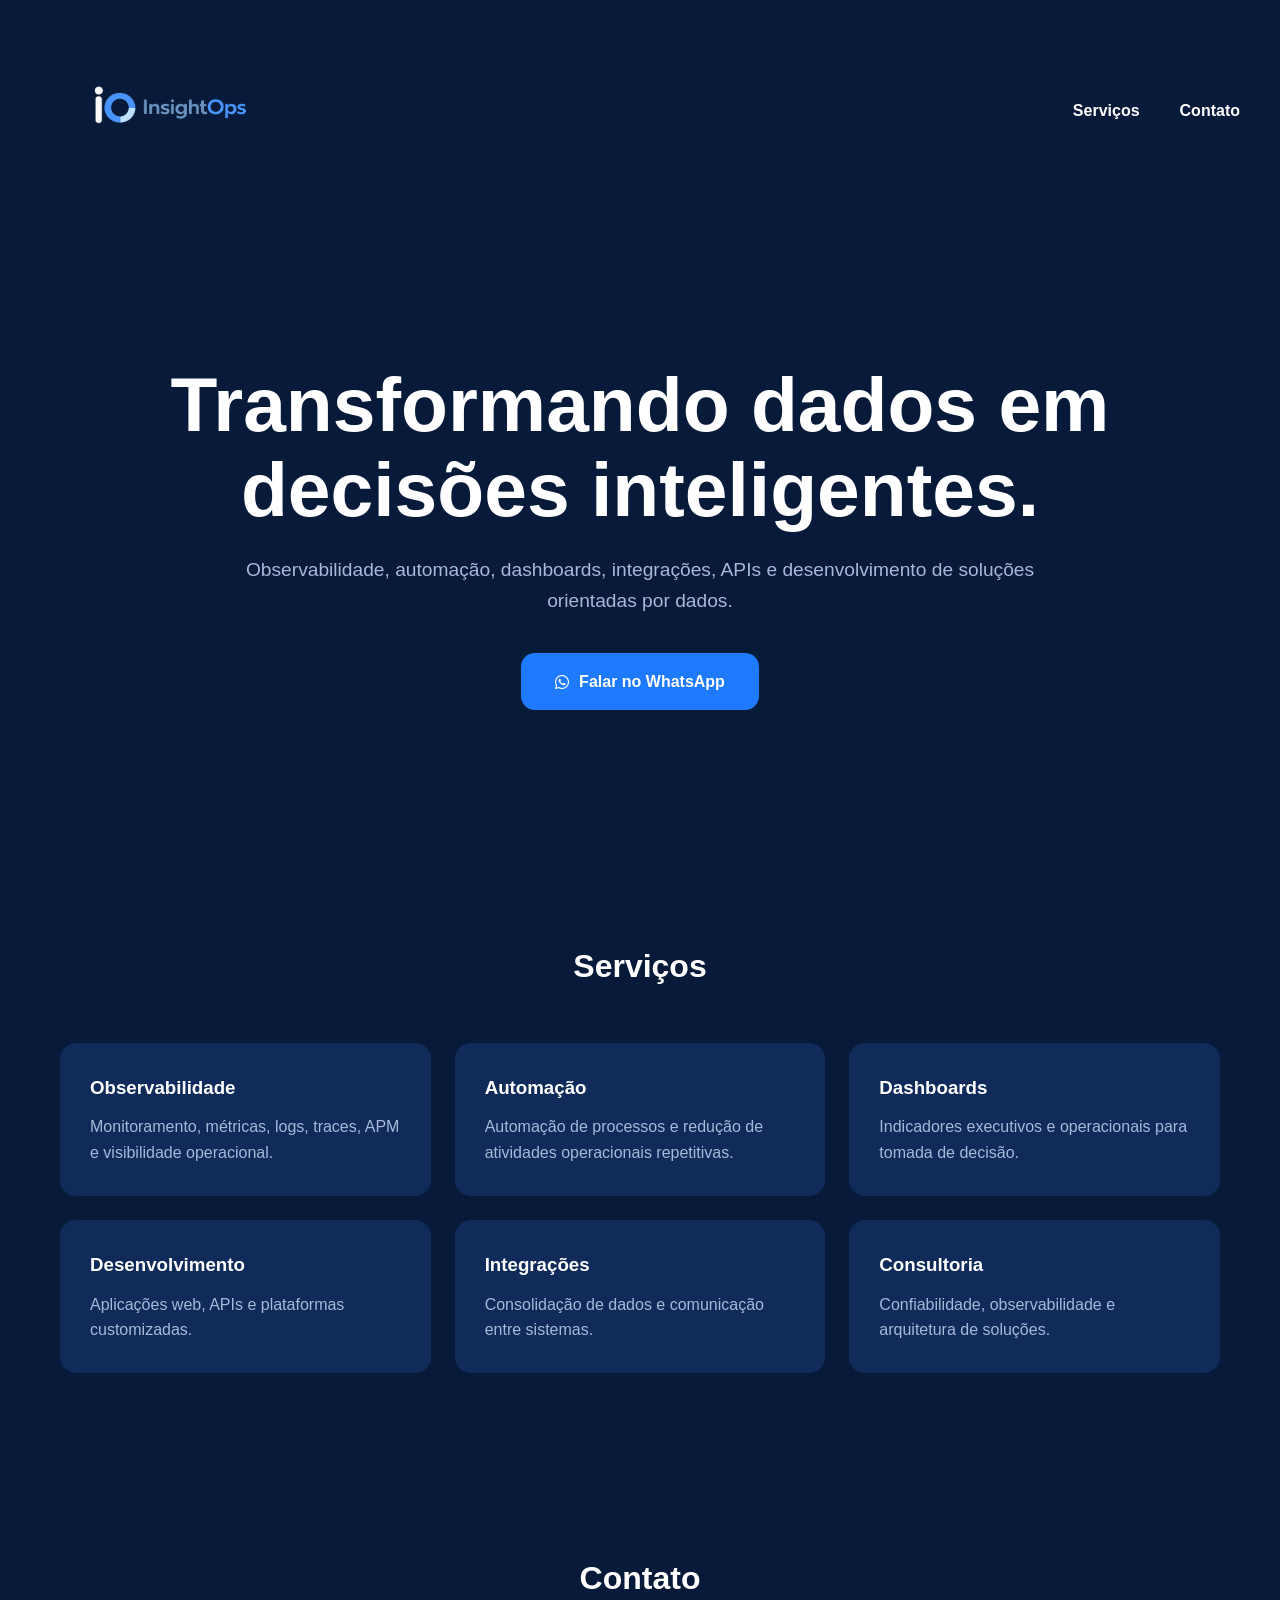
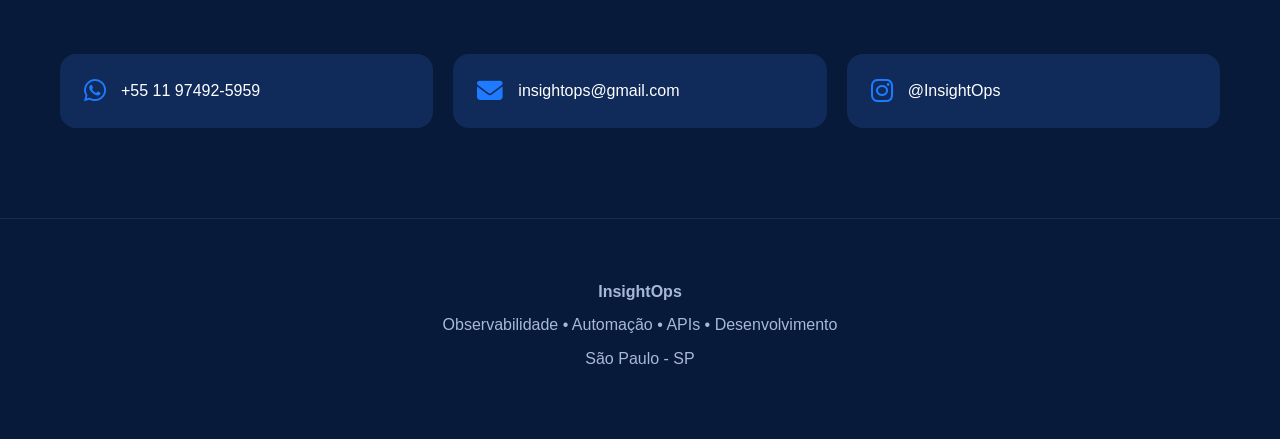
==== index.html @ a97a3d54 "Initial InsightOps website" ====
<!DOCTYPE html>

<html lang="pt-BR">

<head>

<meta charset="UTF-8">
<meta name="viewport" content="width=device-width, initial-scale=1.0">

<title>InsightOps | Online</title>

<meta name="description"
content="Observabilidade, automação, dashboards, integrações, APIs e desenvolvimento de soluções orientadas por dados.">

<meta name="theme-color" content="#081A3A">

<link rel="icon" href="assets/favicon/favicon-32.png">

<link rel="stylesheet"
href="https://cdnjs.cloudflare.com/ajax/libs/font-awesome/6.5.2/css/all.min.css">

<link rel="stylesheet" href="css/style.css">

</head>

<body>

<header class="navbar">


<a href="#" class="brand">

    <img
        src="assets/logo-horizontal-light.png"
        alt="InsightOps"
        class="nav-logo">

</a>

<nav>

    <a href="#servicos">Serviços</a>
    <a href="#contato">Contato</a>

</nav>


</header>

<section class="hero">


<h1>
    Transformando dados em decisões inteligentes.
</h1>

<p>
    Observabilidade, automação, dashboards, integrações, APIs e desenvolvimento de soluções orientadas por dados.
</p>

<a
    href="https://wa.me/5511974925959"
    target="_blank"
    class="btn">

    <i class="fab fa-whatsapp"></i>
    Falar no WhatsApp

</a>


</section>

<section id="servicos" class="section">


<h2>Serviços</h2>

<div class="cards">

    <div class="card">
        <h3>Observabilidade</h3>
        <p>Monitoramento, métricas, logs, traces, APM e visibilidade operacional.</p>
    </div>

    <div class="card">
        <h3>Automação</h3>
        <p>Automação de processos e redução de atividades operacionais repetitivas.</p>
    </div>

    <div class="card">
        <h3>Dashboards</h3>
        <p>Indicadores executivos e operacionais para tomada de decisão.</p>
    </div>

    <div class="card">
        <h3>Desenvolvimento</h3>
        <p>Aplicações web, APIs e plataformas customizadas.</p>
    </div>

    <div class="card">
        <h3>Integrações</h3>
        <p>Consolidação de dados e comunicação entre sistemas.</p>
    </div>

    <div class="card">
        <h3>Consultoria</h3>
        <p>Confiabilidade, observabilidade e arquitetura de soluções.</p>
    </div>

</div>


</section>

<section id="contato" class="section">


<h2>Contato</h2>

<div class="contact-grid">

    <a
        href="https://wa.me/5511974925959"
        target="_blank"
        class="contact-card">

        <i class="fab fa-whatsapp"></i>
        <span>+55 11 97492-5959</span>

    </a>

    <a
        href="mailto:insightops@gmail.com"
        class="contact-card">

        <i class="fas fa-envelope"></i>
        <span>insightops@gmail.com</span>

    </a>

    <a
        href="https://instagram.com/InsightOps"
        target="_blank"
        class="contact-card">

        <i class="fab fa-instagram"></i>
        <span>@InsightOps</span>

    </a>

</div>


</section>

<footer>


<p><strong>InsightOps</strong></p>

<p>
    Observabilidade • Automação • APIs • Desenvolvimento
</p>

<p>
    São Paulo - SP
</p>


</footer>

<script src="js/main.js"></script>

</body>
</html>
---- css/style.css ----
/* ===================================
   INSIGHTOPS LANDING PAGE
   VERSION: PRODUCTION
=================================== */

:root {
    --bg: #081A3A;
    --card: #102B5A;
    --primary: #1E7BFF;
    --primary-hover: #4A95FF;
    --text: #FFFFFF;
    --muted: #A7B8D9;

    --container: 1280px;
    --radius: 16px;
    --transition: 0.25s ease;
}

/* ===================================
   RESET
=================================== */

* {
    margin: 0;
    padding: 0;
    box-sizing: border-box;
}

html {
    scroll-behavior: smooth;
}

body {
    background: var(--bg);
    color: var(--text);

    font-family: "Segoe UI", Arial, sans-serif;

    line-height: 1.6;

    overflow-x: hidden;

    -webkit-font-smoothing: antialiased;
    -moz-osx-font-smoothing: grayscale;
}

img {
    display: block;
    max-width: 100%;
    height: auto;
}

/* ===================================
   NAVBAR
=================================== */

.navbar {
    max-width: var(--container);

    margin: 0 auto;
    padding: 24px 40px;

    display: flex;
    justify-content: space-between;
    align-items: center;
}

.brand {
    display: flex;
    align-items: center;

    text-decoration: none;
}

/*
   Logo otimizada para navbar
   usando o PNG horizontal recortado
*/

.nav-logo {
    width: 260px;
    height: auto;

    display: block;

    image-rendering: auto;

    transition: opacity var(--transition);
}

.nav-logo:hover {
    opacity: 0.95;
}

nav {
    display: flex;
    align-items: center;
    gap: 40px;
}

nav a {
    color: var(--text);

    text-decoration: none;

    font-size: 1rem;
    font-weight: 600;

    transition: color var(--transition);
}

nav a:hover {
    color: var(--primary);
}

/* ===================================
   HERO
=================================== */

.hero {
    min-height: 70vh;

    max-width: 1100px;

    margin: 0 auto;
    padding: 0 20px;

    display: flex;
    flex-direction: column;

    justify-content: center;
    align-items: center;

    text-align: center;
}

.hero h1 {
    font-size: clamp(3rem, 6vw, 5.5rem);

    line-height: 1.1;

    margin-bottom: 24px;
}

.hero p {
    max-width: 850px;

    color: var(--muted);

    font-size: 1.2rem;

    margin-bottom: 36px;
}

/* ===================================
   BUTTONS
=================================== */

.btn {
    display: inline-flex;
    align-items: center;
    justify-content: center;

    gap: 10px;

    padding: 16px 34px;

    border-radius: 14px;

    background: var(--primary);

    color: var(--text);

    text-decoration: none;

    font-weight: 600;

    transition:
        background var(--transition),
        transform var(--transition);
}

.btn:hover {
    background: var(--primary-hover);

    transform: translateY(-2px);
}

/* ===================================
   SECTIONS
=================================== */

.section {
    max-width: 1200px;

    margin: 0 auto;
    padding: 90px 20px;
}

.section h2 {
    text-align: center;

    font-size: 2rem;

    margin-bottom: 50px;
}

/* ===================================
   CARDS
=================================== */

.cards {
    display: grid;

    grid-template-columns:
        repeat(auto-fit, minmax(280px, 1fr));

    gap: 24px;
}

.card {
    background: var(--card);

    padding: 30px;

    border-radius: var(--radius);

    transition:
        transform var(--transition),
        box-shadow var(--transition);
}

.card:hover {
    transform: translateY(-4px);

    box-shadow:
        0 12px 32px rgba(0, 0, 0, 0.18);
}

.card h3 {
    margin-bottom: 12px;
}

.card p {
    color: var(--muted);
}

/* ===================================
   CONTACT
=================================== */

.contact-grid {
    display: grid;

    grid-template-columns:
        repeat(auto-fit, minmax(250px, 1fr));

    gap: 20px;
}

.contact-card {
    display: flex;
    align-items: center;

    gap: 15px;

    padding: 24px;

    border-radius: var(--radius);

    background: var(--card);

    color: var(--text);

    text-decoration: none;

    transition:
        transform var(--transition),
        box-shadow var(--transition);
}

.contact-card:hover {
    transform: translateY(-4px);

    box-shadow:
        0 12px 32px rgba(0, 0, 0, 0.18);
}

.contact-card i {
    font-size: 1.6rem;

    color: var(--primary);
}

/* ===================================
   FOOTER
=================================== */

footer {
    padding: 60px 20px;

    text-align: center;

    color: var(--muted);

    border-top: 1px solid rgba(255, 255, 255, 0.08);
}

footer p {
    margin-bottom: 8px;
}

/* ===================================
   TABLET
=================================== */

@media (max-width: 768px) {

    .navbar {
        flex-direction: column;

        gap: 20px;

        padding: 20px;
    }

    .nav-logo {
        width: 190px;
    }

    nav {
        justify-content: center;

        flex-wrap: wrap;
    }

    .hero {
        min-height: 65vh;
    }

    .hero h1 {
        font-size: 2.8rem;
    }

    .hero p {
        font-size: 1rem;
    }
}

/* ===================================
   MOBILE
=================================== */

@media (max-width: 480px) {

    .nav-logo {
        width: 160px;
    }

    nav {
        gap: 24px;
    }

    .hero h1 {
        font-size: 2.2rem;
    }

    .btn {
        width: 100%;
        max-width: 320px;
    }
}
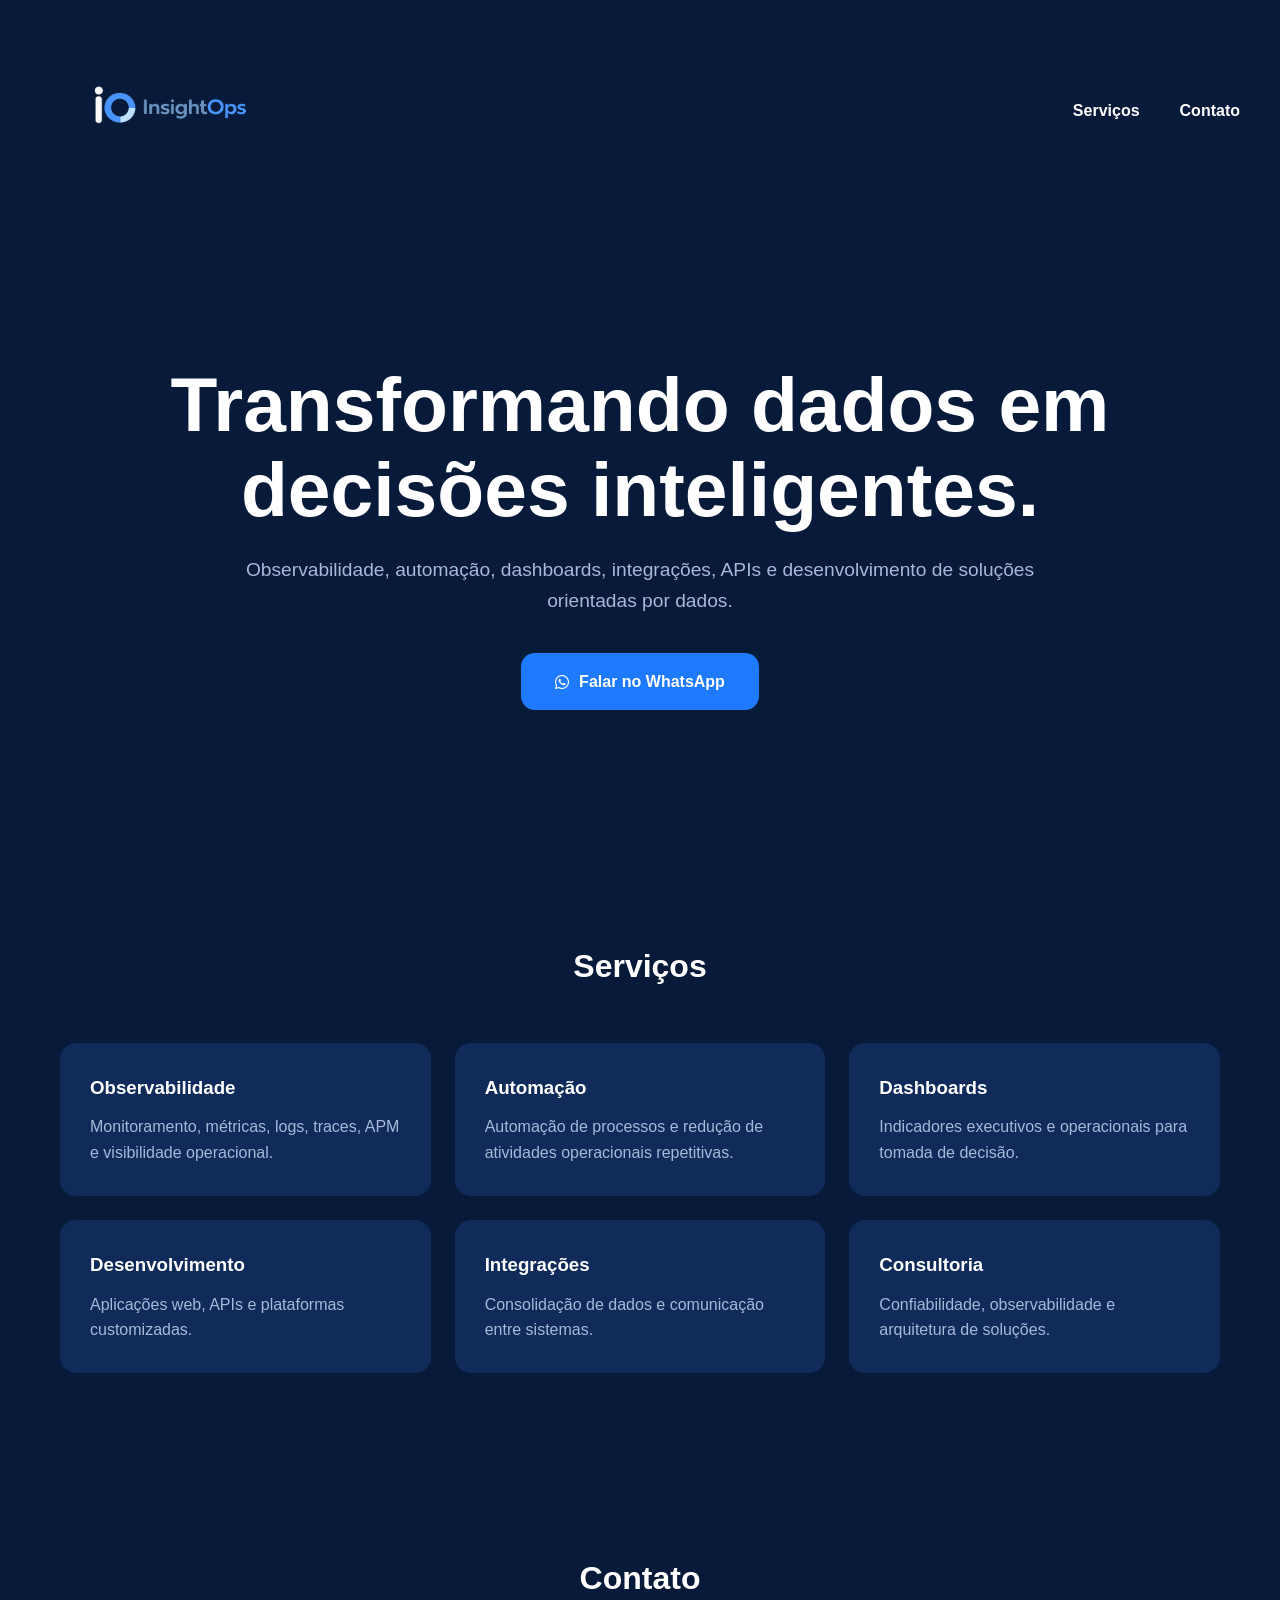
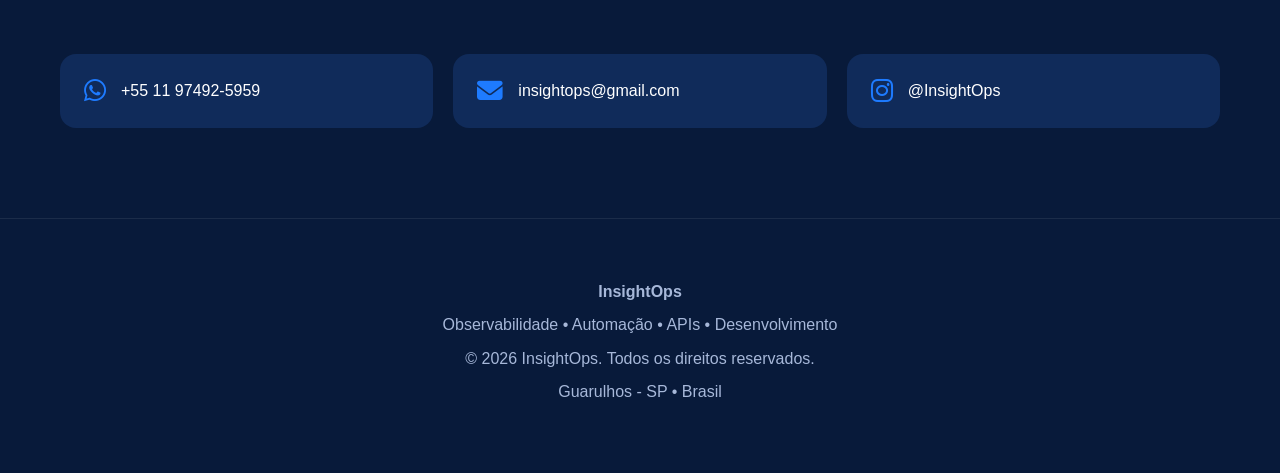
==== commit 66682d32: "Atualiza landing page InsightOps" ====
--- a/index.html
+++ b/index.html
@@ -7,10 +7,13 @@
 <meta charset="UTF-8">
 <meta name="viewport" content="width=device-width, initial-scale=1.0">
 
-<title>InsightOps | Online</title>
+<title>
+InsightOps | Observabilidade, Automação e Desenvolvimento
+</title>
 
-<meta name="description"
-content="Observabilidade, automação, dashboards, integrações, APIs e desenvolvimento de soluções orientadas por dados.">
+<meta
+name="description"
+content="Consultoria especializada em observabilidade, automação, dashboards, integrações, APIs e desenvolvimento de soluções orientadas por dados.">
 
 <meta name="theme-color" content="#081A3A">
 
@@ -164,7 +167,12 @@
 </p>
 
 <p>
-    São Paulo - SP
+    © <span id="year"></span> InsightOps.
+    Todos os direitos reservados.
+</p>
+
+<p>
+    Guarulhos - SP • Brasil
 </p>
 
 
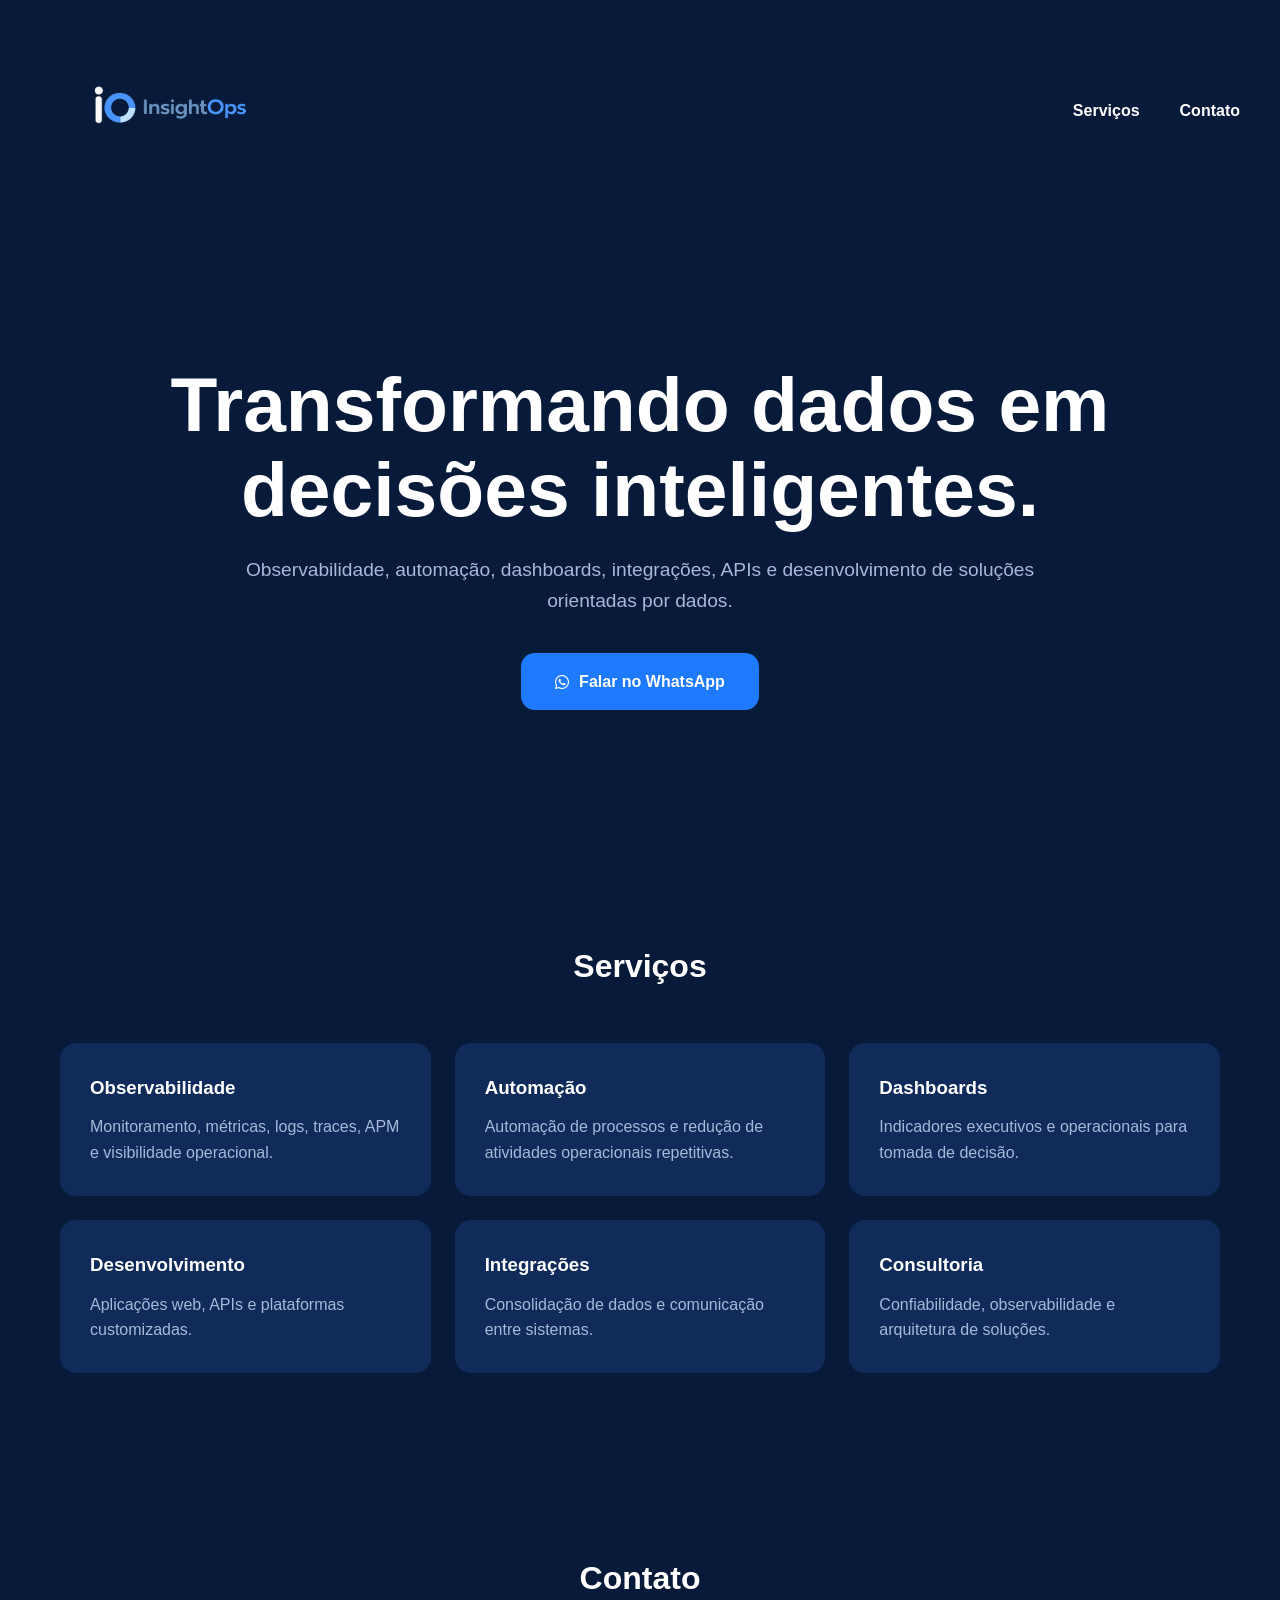
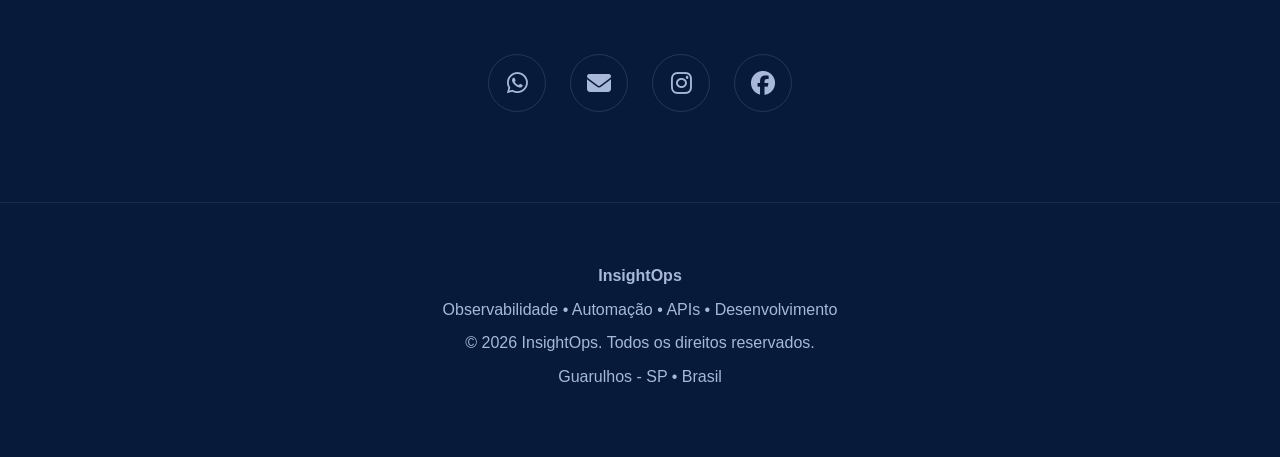
==== commit c99a5553: "Atualiza landing page InsightOps" ====
--- a/index.html
+++ b/index.html
@@ -1,184 +1,101 @@
 <!DOCTYPE html>
-
 <html lang="pt-BR">
 
 <head>
+    <meta charset="UTF-8">
+    <meta name="viewport" content="width=device-width, initial-scale=1.0">
 
-<meta charset="UTF-8">
-<meta name="viewport" content="width=device-width, initial-scale=1.0">
+    <title>InsightOps | Observabilidade, Automação e Desenvolvimento</title>
 
-<title>
-InsightOps | Observabilidade, Automação e Desenvolvimento
-</title>
+    <meta name="description" content="Consultoria especializada em observabilidade, automação, dashboards, integrações, APIs e desenvolvimento de soluções orientadas por dados.">
+    <meta name="theme-color" content="#081A3A">
 
-<meta
-name="description"
-content="Consultoria especializada em observabilidade, automação, dashboards, integrações, APIs e desenvolvimento de soluções orientadas por dados.">
+    <link rel="icon" href="assets/favicon/favicon-32.png">
 
-<meta name="theme-color" content="#081A3A">
-
-<link rel="icon" href="assets/favicon/favicon-32.png">
-
-<link rel="stylesheet"
-href="https://cdnjs.cloudflare.com/ajax/libs/font-awesome/6.5.2/css/all.min.css">
-
-<link rel="stylesheet" href="css/style.css">
-
+    <link rel="stylesheet" href="https://cdnjs.cloudflare.com/ajax/libs/font-awesome/6.5.2/css/all.min.css">
+    <link rel="stylesheet" href="css/style.css">
 </head>
 
 <body>
 
-<header class="navbar">
+    <header class="navbar">
+        <a href="#" class="brand">
+            <img src="assets/logo-horizontal-light.png" alt="InsightOps" class="nav-logo">
+        </a>
 
+        <nav>
+            <a href="#servicos">Serviços</a>
+            <a href="#contato">Contato</a>
+        </nav>
+    </header>
 
-<a href="#" class="brand">
+    <main>
+        <section class="hero">
+            <h1>Transformando dados em decisões inteligentes.</h1>
+            <p>Observabilidade, automação, dashboards, integrações, APIs e desenvolvimento de soluções orientadas por dados.</p>
+            
+            <a href="https://wa.me/5511974925959" target="_blank" rel="noopener noreferrer" class="btn">
+                <i class="fab fa-whatsapp" aria-hidden="true"></i>
+                Falar no WhatsApp
+            </a>
+        </section>
 
-    <img
-        src="assets/logo-horizontal-light.png"
-        alt="InsightOps"
-        class="nav-logo">
+        <section id="servicos" class="section">
+            <h2>Serviços</h2>
+            <div class="cards">
+                <div class="card">
+                    <h3>Observabilidade</h3>
+                    <p>Monitoramento, métricas, logs, traces, APM e visibilidade operacional.</p>
+                </div>
+                <div class="card">
+                    <h3>Automação</h3>
+                    <p>Automação de processos e redução de atividades operacionais repetitivas.</p>
+                </div>
+                <div class="card">
+                    <h3>Dashboards</h3>
+                    <p>Indicadores executivos e operacionais para tomada de decisão.</p>
+                </div>
+                <div class="card">
+                    <h3>Desenvolvimento</h3>
+                    <p>Aplicações web, APIs e plataformas customizadas.</p>
+                </div>
+                <div class="card">
+                    <h3>Integrações</h3>
+                    <p>Consolidação de dados e comunicação entre sistemas.</p>
+                </div>
+                <div class="card">
+                    <h3>Consultoria</h3>
+                    <p>Confiabilidade, observabilidade e arquitetura de soluções.</p>
+                </div>
+            </div>
+        </section>
 
-</a>
+        <section id="contato" class="section contact-section">
+            <h2>Contato</h2>
+            <div class="icon-links">
+                <a href="https://wa.me/5511974925959" target="_blank" rel="noopener noreferrer" class="icon-item" aria-label="Falar no WhatsApp" title="WhatsApp: +55 11 97492-5959">
+                    <i class="fab fa-whatsapp" aria-hidden="true"></i>
+                </a>
+                <a href="mailto:insightops@gmail.com" class="icon-item" aria-label="Enviar E-mail" title="E-mail: insightops@gmail.com">
+                    <i class="fas fa-envelope" aria-hidden="true"></i>
+                </a>
+                <a href="https://www.instagram.com/insightops_insta" target="_blank" rel="noopener noreferrer" class="icon-item" aria-label="Acessar Instagram" title="Instagram: @InsightOps">
+                    <i class="fab fa-instagram" aria-hidden="true"></i>
+                </a>
+                <a href="https://www.facebook.com/share/1GLxqZLy2D/" target="_blank" rel="noopener noreferrer" class="icon-item" aria-label="Acessar Facebook" title="Facebook">
+                    <i class="fab fa-facebook" aria-hidden="true"></i>
+                </a>
+            </div>
+        </section>
+    </main>
 
-<nav>
+    <footer>
+        <p><strong>InsightOps</strong></p>
+        <p>Observabilidade • Automação • APIs • Desenvolvimento</p>
+        <p>© <span id="year"></span> InsightOps. Todos os direitos reservados.</p>
+        <p>Guarulhos - SP • Brasil</p>
+    </footer>
 
-    <a href="#servicos">Serviços</a>
-    <a href="#contato">Contato</a>
-
-</nav>
-
-
-</header>
-
-<section class="hero">
-
-
-<h1>
-    Transformando dados em decisões inteligentes.
-</h1>
-
-<p>
-    Observabilidade, automação, dashboards, integrações, APIs e desenvolvimento de soluções orientadas por dados.
-</p>
-
-<a
-    href="https://wa.me/5511974925959"
-    target="_blank"
-    class="btn">
-
-    <i class="fab fa-whatsapp"></i>
-    Falar no WhatsApp
-
-</a>
-
-
-</section>
-
-<section id="servicos" class="section">
-
-
-<h2>Serviços</h2>
-
-<div class="cards">
-
-    <div class="card">
-        <h3>Observabilidade</h3>
-        <p>Monitoramento, métricas, logs, traces, APM e visibilidade operacional.</p>
-    </div>
-
-    <div class="card">
-        <h3>Automação</h3>
-        <p>Automação de processos e redução de atividades operacionais repetitivas.</p>
-    </div>
-
-    <div class="card">
-        <h3>Dashboards</h3>
-        <p>Indicadores executivos e operacionais para tomada de decisão.</p>
-    </div>
-
-    <div class="card">
-        <h3>Desenvolvimento</h3>
-        <p>Aplicações web, APIs e plataformas customizadas.</p>
-    </div>
-
-    <div class="card">
-        <h3>Integrações</h3>
-        <p>Consolidação de dados e comunicação entre sistemas.</p>
-    </div>
-
-    <div class="card">
-        <h3>Consultoria</h3>
-        <p>Confiabilidade, observabilidade e arquitetura de soluções.</p>
-    </div>
-
-</div>
-
-
-</section>
-
-<section id="contato" class="section">
-
-
-<h2>Contato</h2>
-
-<div class="contact-grid">
-
-    <a
-        href="https://wa.me/5511974925959"
-        target="_blank"
-        class="contact-card">
-
-        <i class="fab fa-whatsapp"></i>
-        <span>+55 11 97492-5959</span>
-
-    </a>
-
-    <a
-        href="mailto:insightops@gmail.com"
-        class="contact-card">
-
-        <i class="fas fa-envelope"></i>
-        <span>insightops@gmail.com</span>
-
-    </a>
-
-    <a
-        href="https://instagram.com/InsightOps"
-        target="_blank"
-        class="contact-card">
-
-        <i class="fab fa-instagram"></i>
-        <span>@InsightOps</span>
-
-    </a>
-
-</div>
-
-
-</section>
-
-<footer>
-
-
-<p><strong>InsightOps</strong></p>
-
-<p>
-    Observabilidade • Automação • APIs • Desenvolvimento
-</p>
-
-<p>
-    © <span id="year"></span> InsightOps.
-    Todos os direitos reservados.
-</p>
-
-<p>
-    Guarulhos - SP • Brasil
-</p>
-
-
-</footer>
-
-<script src="js/main.js"></script>
-
+    <script src="js/main.js"></script>
 </body>
 </html>
--- a/css/style.css
+++ b/css/style.css
@@ -72,11 +72,6 @@
     text-decoration: none;
 }
 
-/*
-   Logo otimizada para navbar
-   usando o PNG horizontal recortado
-*/
-
 .nav-logo {
     width: 260px;
     height: auto;
@@ -206,7 +201,7 @@
 }
 
 /* ===================================
-   CARDS
+   CARDS (SERVIÇOS)
 =================================== */
 
 .cards {
@@ -246,50 +241,53 @@
 }
 
 /* ===================================
-   CONTACT
-=================================== */
-
-.contact-grid {
-    display: grid;
-
-    grid-template-columns:
-        repeat(auto-fit, minmax(250px, 1fr));
-
-    gap: 20px;
-}
-
-.contact-card {
-    display: flex;
-    align-items: center;
-
-    gap: 15px;
-
-    padding: 24px;
-
-    border-radius: var(--radius);
-
-    background: var(--card);
-
-    color: var(--text);
+   CONTACT & SOCIAL (UNIFIED)
+=================================== */
+
+.contact-section {
+    text-align: center;
+}
+
+.icon-links {
+    display: flex;
+    justify-content: center;
+    align-items: center;
+    gap: 24px;
+    flex-wrap: wrap;
+}
+
+.icon-item {
+    display: inline-flex;
+    align-items: center;
+    justify-content: center;
+
+    width: 58px;
+    height: 58px;
+    border-radius: 50%;
+
+    background: transparent;
+    border: 1px solid rgba(255, 255, 255, 0.12);
+    color: var(--muted);
 
     text-decoration: none;
-
     transition:
-        transform var(--transition),
-        box-shadow var(--transition);
-}
-
-.contact-card:hover {
-    transform: translateY(-4px);
-
-    box-shadow:
-        0 12px 32px rgba(0, 0, 0, 0.18);
-}
-
-.contact-card i {
-    font-size: 1.6rem;
-
+        background var(--transition),
+        border-color var(--transition),
+        color var(--transition),
+        transform var(--transition);
+}
+
+.icon-item i {
+    font-size: 1.5rem;
+}
+
+.icon-item:hover,
+.icon-item:focus-visible {
+    background: rgba(255, 255, 255, 0.05);
+    border-color: rgba(255, 255, 255, 0.3);
     color: var(--primary);
+    transform: translateY(-3px);
+    outline: none;
 }
 
 /* ===================================
@@ -369,4 +367,13 @@
         width: 100%;
         max-width: 320px;
     }
+
+    .icon-item {
+        width: 52px;
+        height: 52px;
+    }
+
+    .icon-item i {
+        font-size: 1.35rem;
+    }
 }
